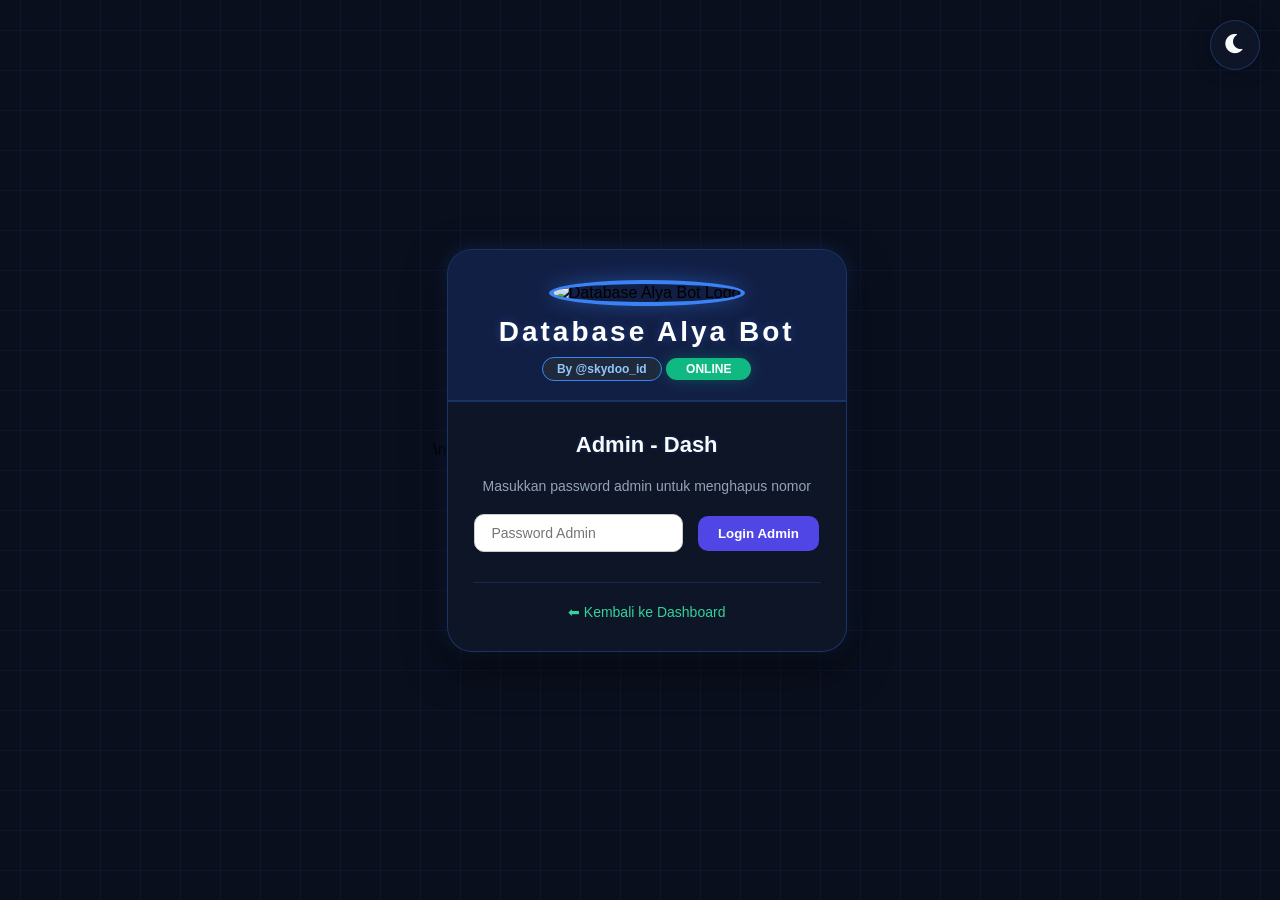
==== admin.html @ 32888d61 "Add files via upload" ====
<!DOCTYPE html>
<html lang="id">
<head>
    <meta charset="UTF-8">
    <meta name="viewport" content="width=device-width, initial-scale=1.0">
    <title>Admin - Database Alya Bot</title>
    <link rel="icon" type="image/png" href="doo/favicon.png">\n    <link rel="stylesheet" href="style.css">
    <link rel="stylesheet" href="https://cdnjs.cloudflare.com/ajax/libs/font-awesome/6.0.0/css/all.min.css">
    <style>
        .delete-btn {
            background: #ef4444;
            color: white;
            border: none;
            padding: 6px 14px;
            border-radius: 20px;
            cursor: pointer;
            font-size: 13px;
            font-weight: 600;
            transition: 0.2s;
        }
        .delete-btn:hover {
            background: #dc2626;
            transform: scale(1.05);
        }
        body.dark-mode .delete-btn {
            background: #b91c1c;
        }
        body.dark-mode .delete-btn:hover {
            background: #991b1b;
        }
        .admin-login-box {
            text-align: center;
            margin-bottom: 20px;
        }
        .admin-login-box input {
            padding: 10px 16px;
            border-radius: 10px;
            border: 1px solid #ccc;
            margin-right: 10px;
            font-size: 14px;
        }
        .admin-login-box button {
            padding: 10px 20px;
            border-radius: 10px;
            background: #4f46e5;
            color: white;
            border: none;
            font-weight: bold;
            cursor: pointer;
        }
        .admin-login-box button:hover {
            background: #4338ca;
        }
    </style>
</head>
<body>
    <button class="theme-toggle" onclick="toggleTheme()" id="themeBtn">
        <i class="fas fa-moon"></i>
    </button>

    <div class="container">
        <div class="card">
            <div class="header-image">
                <div class="robot-avatar">
                    <img src="doo/logo.png" alt="Database Alya Bot Logo">
                </div>
                <h2>Database Alya Bot</h2>
                <span class="badge">By @skydoo_id</span>
                <div class="online-status">ONLINE</div>
            </div>

            <div class="dashboard-section">
                <h3>Admin - Dash</h3>
                <p class="subtitle">Masukkan password admin untuk menghapus nomor</p>

                <!-- Login Admin -->
                <div class="admin-login-box" id="adminLoginBox">
                    <input type="password" id="adminPasswordInput" placeholder="Password Admin">
                    <button onclick="adminLogin()">Login Admin</button>
                </div>

                <!-- Search Bar (hanya muncul setelah login) -->
                <div class="search-group" id="searchSection" style="display: none;">
                    <i class="fas fa-search"></i>
                    <input type="text" id="searchInput" placeholder="Cari nomor..." onkeyup="searchTable()">
                </div>

                <!-- Tabel Data (hanya muncul setelah login) -->
                <div class="table-container" id="tableSection" style="display: none;">
                    <table>
                        <thead>
                            <tr>
                                <th>Number</th>
                                <th>Status</th>
                                <th>Aksi</th>
                            </tr>
                        </thead>
                        <tbody id="dataTableBody"></tbody>
                    </table>
                </div>

                <div class="footer-dashboard">
                    <a href="dashboard.html">⬅ Kembali ke Dashboard</a>
                </div>
            </div>
        </div>
    </div>
    <script src="admin.js"></script>
</body>
</html>
---- style.css ----
* {
    margin: 0;
    padding: 0;
    box-sizing: border-box;
    font-family: 'Segoe UI', sans-serif;
    transition: background 0.3s, color 0.3s, border 0.3s;
}

/* --- BACKGROUND DARK + ANIMASI GARIS BIRU HITAM --- */
body {
    min-height: 100vh;
    display: flex;
    justify-content: center;
    align-items: center;
    padding: 20px;
    background: #0a0f1e;
    background-image:
        linear-gradient(rgba(30, 58, 138, 0.15) 1px, transparent 1px),
        linear-gradient(90deg, rgba(30, 58, 138, 0.15) 1px, transparent 1px);
    background-size: 40px 40px;
    background-position: center center;
    animation: gridMove 20s linear infinite;
}

@keyframes gridMove {
    0% { background-position: 0 0; }
    100% { background-position: 40px 40px; }
}

/* --- MODE LIGHT --- */
body.light-mode {
    background: #eef2f9;
    background-image:
        linear-gradient(rgba(79, 70, 229, 0.08) 1px, transparent 1px),
        linear-gradient(90deg, rgba(79, 70, 229, 0.08) 1px, transparent 1px);
    background-size: 40px 40px;
    animation: gridMove 20s linear infinite;
}

.container {
    width: 100%;
    max-width: 400px;
    position: relative;
    z-index: 2;
}

/* --- CARD --- */
.card {
    background: rgba(15, 23, 42, 0.85);
    backdrop-filter: blur(12px);
    border: 1px solid rgba(59, 130, 246, 0.3);
    border-radius: 25px;
    overflow: hidden;
    box-shadow: 0 15px 40px rgba(0, 0, 0, 0.6), 0 0 20px rgba(59, 130, 246, 0.2);
}

body.light-mode .card {
    background: rgba(255, 255, 255, 0.9);
    backdrop-filter: blur(12px);
    border: 1px solid rgba(79, 70, 229, 0.2);
    box-shadow: 0 15px 40px rgba(0, 0, 0, 0.1);
}

/* --- HEADER --- */
.header-image {
    background: rgba(30, 58, 138, 0.3);
    text-align: center;
    padding: 30px 20px 20px;
    border-bottom: 2px solid rgba(59, 130, 246, 0.2);
}

body.light-mode .header-image {
    background: #dbeafe;
    border-bottom: 2px solid #bfdbfe;
}

.robot-avatar img {
    width: 120px;
    height: 120px;
    border-radius: 50%;
    border: 4px solid #3b82f6;
    box-shadow: 0 0 20px rgba(59, 130, 246, 0.4);
    object-fit: cover;
    margin-bottom: 10px;
}

body.light-mode .robot-avatar img {
    border-color: #4f46e5;
    box-shadow: 0 0 20px rgba(79, 70, 229, 0.2);
}

.header-image h2 {
    font-size: 28px;
    font-weight: 900;
    color: #ffffff;
    letter-spacing: 3px;
    text-shadow: 0 0 10px rgba(59, 130, 246, 0.3);
}

body.light-mode .header-image h2 {
    color: #1e293b;
    text-shadow: none;
}

.badge {
    background: #1e293b;
    color: #93c5fd;
    padding: 4px 14px;
    border-radius: 20px;
    font-size: 12px;
    font-weight: 700;
    border: 1px solid #3b82f6;
}

body.light-mode .badge {
    background: #e0e7ff;
    color: #4338ca;
    border: 1px solid #6366f1;
}

.online-status {
    background: #10b981;
    color: #fff;
    display: inline-block;
    padding: 4px 20px;
    border-radius: 20px;
    font-size: 12px;
    font-weight: 700;
    margin-top: 10px;
    box-shadow: 0 0 15px rgba(16, 185, 129, 0.3);
}

/* --- SECTION --- */
.form-section, .dashboard-section {
    padding: 30px 25px;
    color: #e2e8f0;
}

body.light-mode .form-section,
body.light-mode .dashboard-section {
    color: #1e293b;
}

h3 {
    font-size: 22px;
    font-weight: 800;
    text-align: center;
    margin-bottom: 20px;
    color: #f8fafc;
    text-shadow: 0 0 5px rgba(59, 130, 246, 0.2);
}

body.light-mode h3 {
    color: #0f172a;
}

.subtitle {
    text-align: center;
    color: #94a3b8;
    margin-bottom: 20px;
    font-size: 14px;
}

body.light-mode .subtitle {
    color: #64748b;
}

/* --- INPUT --- */
.input-group, .search-group {
    position: relative;
    margin-bottom: 15px;
}

.input-group input, .search-group input {
    width: 100%;
    padding: 14px 40px 14px 40px;
    background: rgba(30, 41, 59, 0.6);
    border: 1px solid rgba(59, 130, 246, 0.3);
    border-radius: 12px;
    font-size: 14px;
    outline: none;
    color: #f1f5f9;
}

body.light-mode .input-group input,
body.light-mode .search-group input {
    background: #f8fafc;
    border: 1px solid #cbd5e1;
    color: #0f172a;
}

.input-group input:focus, .search-group input:focus {
    border-color: #3b82f6;
    box-shadow: 0 0 15px rgba(59, 130, 246, 0.15);
}

body.light-mode .input-group input:focus {
    border-color: #4f46e5;
}

.input-group i, .search-group i {
    position: absolute;
    left: 14px;
    top: 50%;
    transform: translateY(-50%);
    color: #94a3b8;
}

.toggle-password {
    left: auto !important;
    right: 14px !important;
    cursor: pointer;
}

/* --- BUTTONS --- */
.btn-primary {
    width: 100%;
    padding: 14px;
    background: linear-gradient(135deg, #3b82f6, #2563eb);
    color: #fff;
    border: none;
    border-radius: 12px;
    font-size: 16px;
    font-weight: 700;
    cursor: pointer;
    box-shadow: 0 4px 15px rgba(59, 130, 246, 0.3);
}

.btn-primary:hover {
    transform: scale(1.02);
    box-shadow: 0 6px 25px rgba(59, 130, 246, 0.5);
}

body.light-mode .btn-primary {
    background: linear-gradient(135deg, #4f46e5, #4338ca);
}

.register-text {
    text-align: center;
    color: #94a3b8;
    margin: 20px 0 5px;
    font-size: 15px;
}

body.light-mode .register-text {
    color: #475569;
}

.whatsapp-link {
    display: block;
    text-align: center;
    color: #34d399;
    font-weight: 700;
    text-decoration: none;
    margin-bottom: 20px;
    font-size: 16px;
}

body.light-mode .whatsapp-link {
    color: #10b981;
}

/* --- FOOTER LINKS --- */
.footer-links {
    text-align: center;
}

.footer-links a {
    color: #93c5fd;
    text-decoration: none;
    font-size: 14px;
    display: inline-block;
    margin: 4px 0;
}

.footer-links a:hover {
    color: #60a5fa;
    text-shadow: 0 0 10px rgba(59, 130, 246, 0.5);
}

body.light-mode .footer-links a {
    color: #4f46e5;
}

body.light-mode .footer-links a:hover {
    color: #4338ca;
}

/* --- TABLE DASHBOARD (PERSIS FOTO) --- */
.table-container {
    margin-top: 20px;
    background: #ffffff;
    border-radius: 16px;
    overflow: hidden;
    box-shadow: 0 4px 15px rgba(0, 0, 0, 0.05);
    border: 1px solid #f1f5f9;
}

table {
    width: 100%;
    border-collapse: collapse;
}

thead {
    background: #eef2ff;
}

th {
    text-align: center;
    padding: 18px 10px;
    color: #4f46e5;
    font-weight: 600;
    font-size: 15px;
}

td {
    text-align: center;
    padding: 16px 10px;
    border-bottom: 1px solid #f1f5f9;
    color: #1e293b;
    font-size: 15px;
    font-weight: 500;
}

tbody tr:last-child td {
    border-bottom: none;
}

.status-badge {
    background: #dcfce7;
    color: #16a34a;
    padding: 6px 18px;
    border-radius: 30px;
    font-size: 13px;
    font-weight: 600;
    display: inline-block;
}

/* --- DARK MODE TABLE --- */
body.dark-mode .table-container {
    background: rgba(30, 41, 59, 0.6);
    border-color: rgba(59, 130, 246, 0.15);
}

body.dark-mode thead {
    background: rgba(30, 58, 138, 0.3);
}

body.dark-mode th {
    color: #93c5fd;
}

body.dark-mode td {
    color: #e2e8f0;
    border-bottom-color: rgba(59, 130, 246, 0.1);
}

body.dark-mode .status-badge {
    background: rgba(16, 185, 129, 0.15);
    color: #34d399;
}

/* --- FOOTER DASHBOARD --- */
.footer-dashboard {
    margin-top: 30px;
    text-align: center;
    border-top: 1px solid rgba(59, 130, 246, 0.2);
    padding-top: 20px;
}

.footer-dashboard a {
    color: #34d399;
    text-decoration: none;
    margin: 0 10px;
    font-size: 14px;
}

body.dark-mode .footer-dashboard a {
    color: #93c5fd;
}

.footer-dashboard a:hover {
    text-decoration: underline;
}

/* --- THEME TOGGLE BUTTON --- */
.theme-toggle {
    position: fixed;
    top: 20px;
    right: 20px;
    z-index: 999;
    background: rgba(15, 23, 42, 0.8);
    backdrop-filter: blur(8px);
    border: 1px solid rgba(59, 130, 246, 0.3);
    color: #f8fafc;
    width: 50px;
    height: 50px;
    border-radius: 50%;
    font-size: 22px;
    cursor: pointer;
    box-shadow: 0 0 20px rgba(0, 0, 0, 0.3);
}

.theme-toggle:hover {
    transform: scale(1.1);
}

body.light-mode .theme-toggle {
    background: rgba(255, 255, 255, 0.9);
    border-color: #cbd5e1;
    color: #0f172a;
}
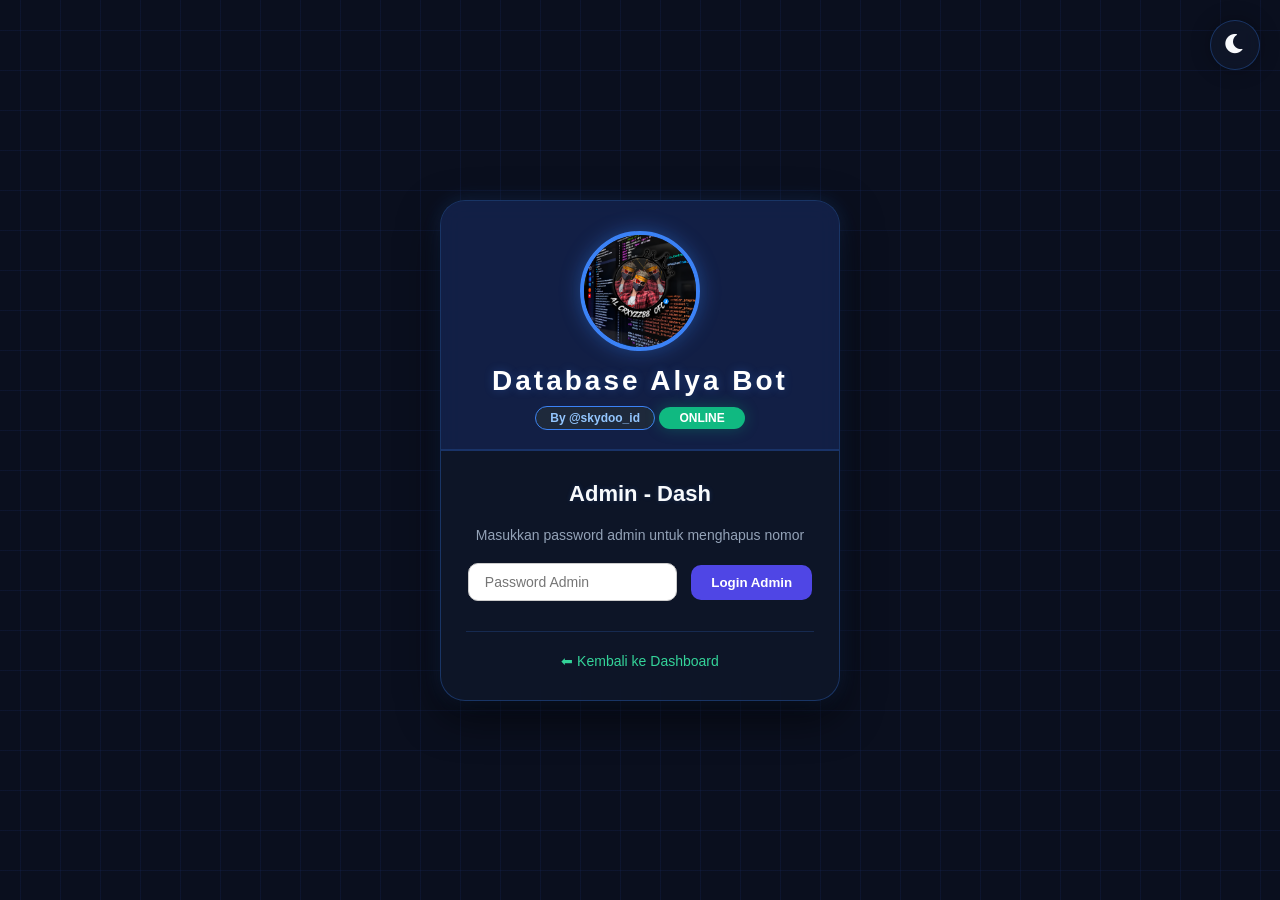
==== commit b08b78df: "Update admin.html" ====
--- a/admin.html
+++ b/admin.html
@@ -4,7 +4,8 @@
     <meta charset="UTF-8">
     <meta name="viewport" content="width=device-width, initial-scale=1.0">
     <title>Admin - Database Alya Bot</title>
-    <link rel="icon" type="image/png" href="doo/favicon.png">\n    <link rel="stylesheet" href="style.css">
+    <link rel="icon" type="image/png" href="doo/favicon.png">
+    <link rel="stylesheet" href="style.css">
     <link rel="stylesheet" href="https://cdnjs.cloudflare.com/ajax/libs/font-awesome/6.0.0/css/all.min.css">
     <style>
         .delete-btn {
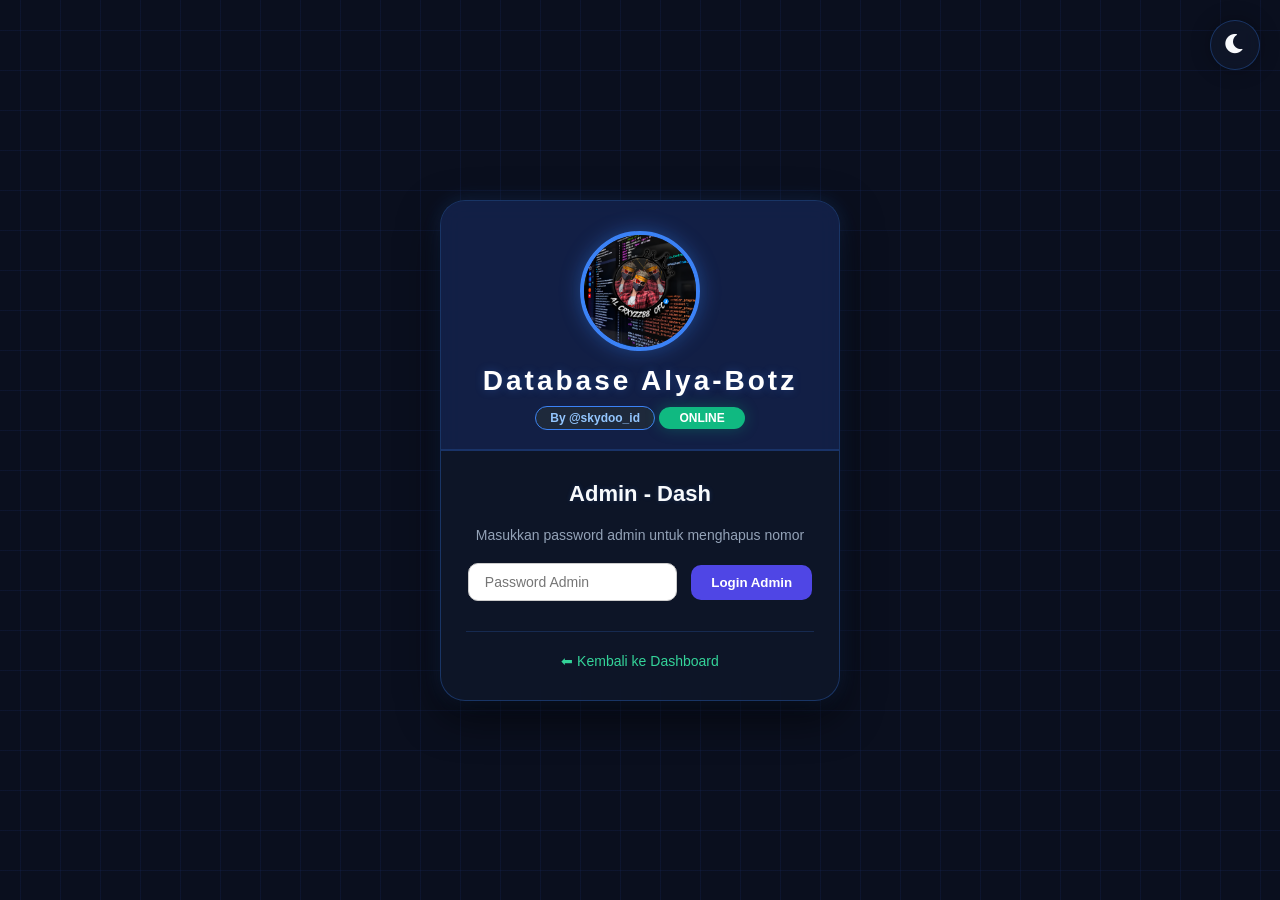
==== commit 7d7506a6: "Add files via upload" ====
--- a/admin.html
+++ b/admin.html
@@ -1,12 +1,17 @@
+
 <!DOCTYPE html>
 <html lang="id">
 <head>
     <meta charset="UTF-8">
     <meta name="viewport" content="width=device-width, initial-scale=1.0">
-    <title>Admin - Database Alya Bot</title>
-    <link rel="icon" type="image/png" href="doo/favicon.png">
-    <link rel="stylesheet" href="style.css">
+    <title>Admin - Database Alya-Botz © 2026 by YT @sky_doo</title>
+
+    <link rel="icon" type="image/png" href="/doo/favicon.png?v=2">
+    <link rel="shortcut icon" type="image/png" href="/doo/favicon.png?v=2">
+
+    <link rel="stylesheet" href="/style.css">
     <link rel="stylesheet" href="https://cdnjs.cloudflare.com/ajax/libs/font-awesome/6.0.0/css/all.min.css">
+
     <style>
         .delete-btn {
             background: #ef4444;
@@ -19,20 +24,25 @@
             font-weight: 600;
             transition: 0.2s;
         }
+
         .delete-btn:hover {
             background: #dc2626;
             transform: scale(1.05);
         }
+
         body.dark-mode .delete-btn {
             background: #b91c1c;
         }
+
         body.dark-mode .delete-btn:hover {
             background: #991b1b;
         }
+
         .admin-login-box {
             text-align: center;
             margin-bottom: 20px;
         }
+
         .admin-login-box input {
             padding: 10px 16px;
             border-radius: 10px;
@@ -40,6 +50,7 @@
             margin-right: 10px;
             font-size: 14px;
         }
+
         .admin-login-box button {
             padding: 10px 20px;
             border-radius: 10px;
@@ -49,6 +60,7 @@
             font-weight: bold;
             cursor: pointer;
         }
+
         .admin-login-box button:hover {
             background: #4338ca;
         }
@@ -63,9 +75,9 @@
         <div class="card">
             <div class="header-image">
                 <div class="robot-avatar">
-                    <img src="doo/logo.png" alt="Database Alya Bot Logo">
+                    <img src="/doo/logo.png" alt="Database Alya-Botz Logo">
                 </div>
-                <h2>Database Alya Bot</h2>
+                <h2>Database Alya-Botz</h2>
                 <span class="badge">By @skydoo_id</span>
                 <div class="online-status">ONLINE</div>
             </div>
@@ -101,11 +113,12 @@
                 </div>
 
                 <div class="footer-dashboard">
-                    <a href="dashboard.html">⬅ Kembali ke Dashboard</a>
+                    <a href="/dashboard.html">⬅ Kembali ke Dashboard</a>
                 </div>
             </div>
         </div>
     </div>
-    <script src="admin.js"></script>
+
+    <script src="/admin.js"></script>
 </body>
-</html>
+</html>
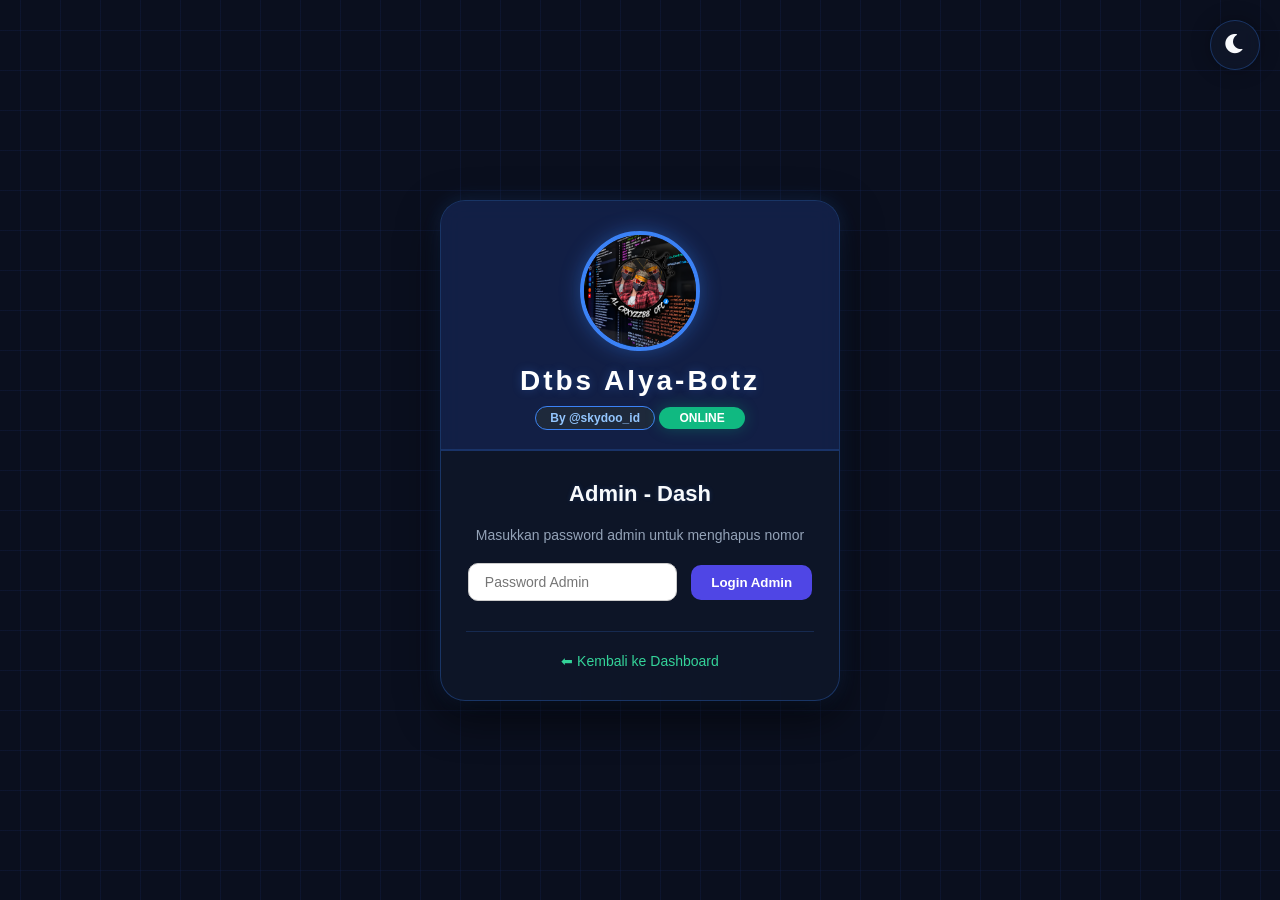
==== commit ec2b48f1: "Update admin.html" ====
--- a/admin.html
+++ b/admin.html
@@ -77,7 +77,7 @@
                 <div class="robot-avatar">
                     <img src="/doo/logo.png" alt="Database Alya-Botz Logo">
                 </div>
-                <h2>Database Alya-Botz</h2>
+                <h2>Dtbs Alya-Botz</h2>
                 <span class="badge">By @skydoo_id</span>
                 <div class="online-status">ONLINE</div>
             </div>
@@ -121,4 +121,4 @@
 
     <script src="/admin.js"></script>
 </body>
-</html>+</html>
